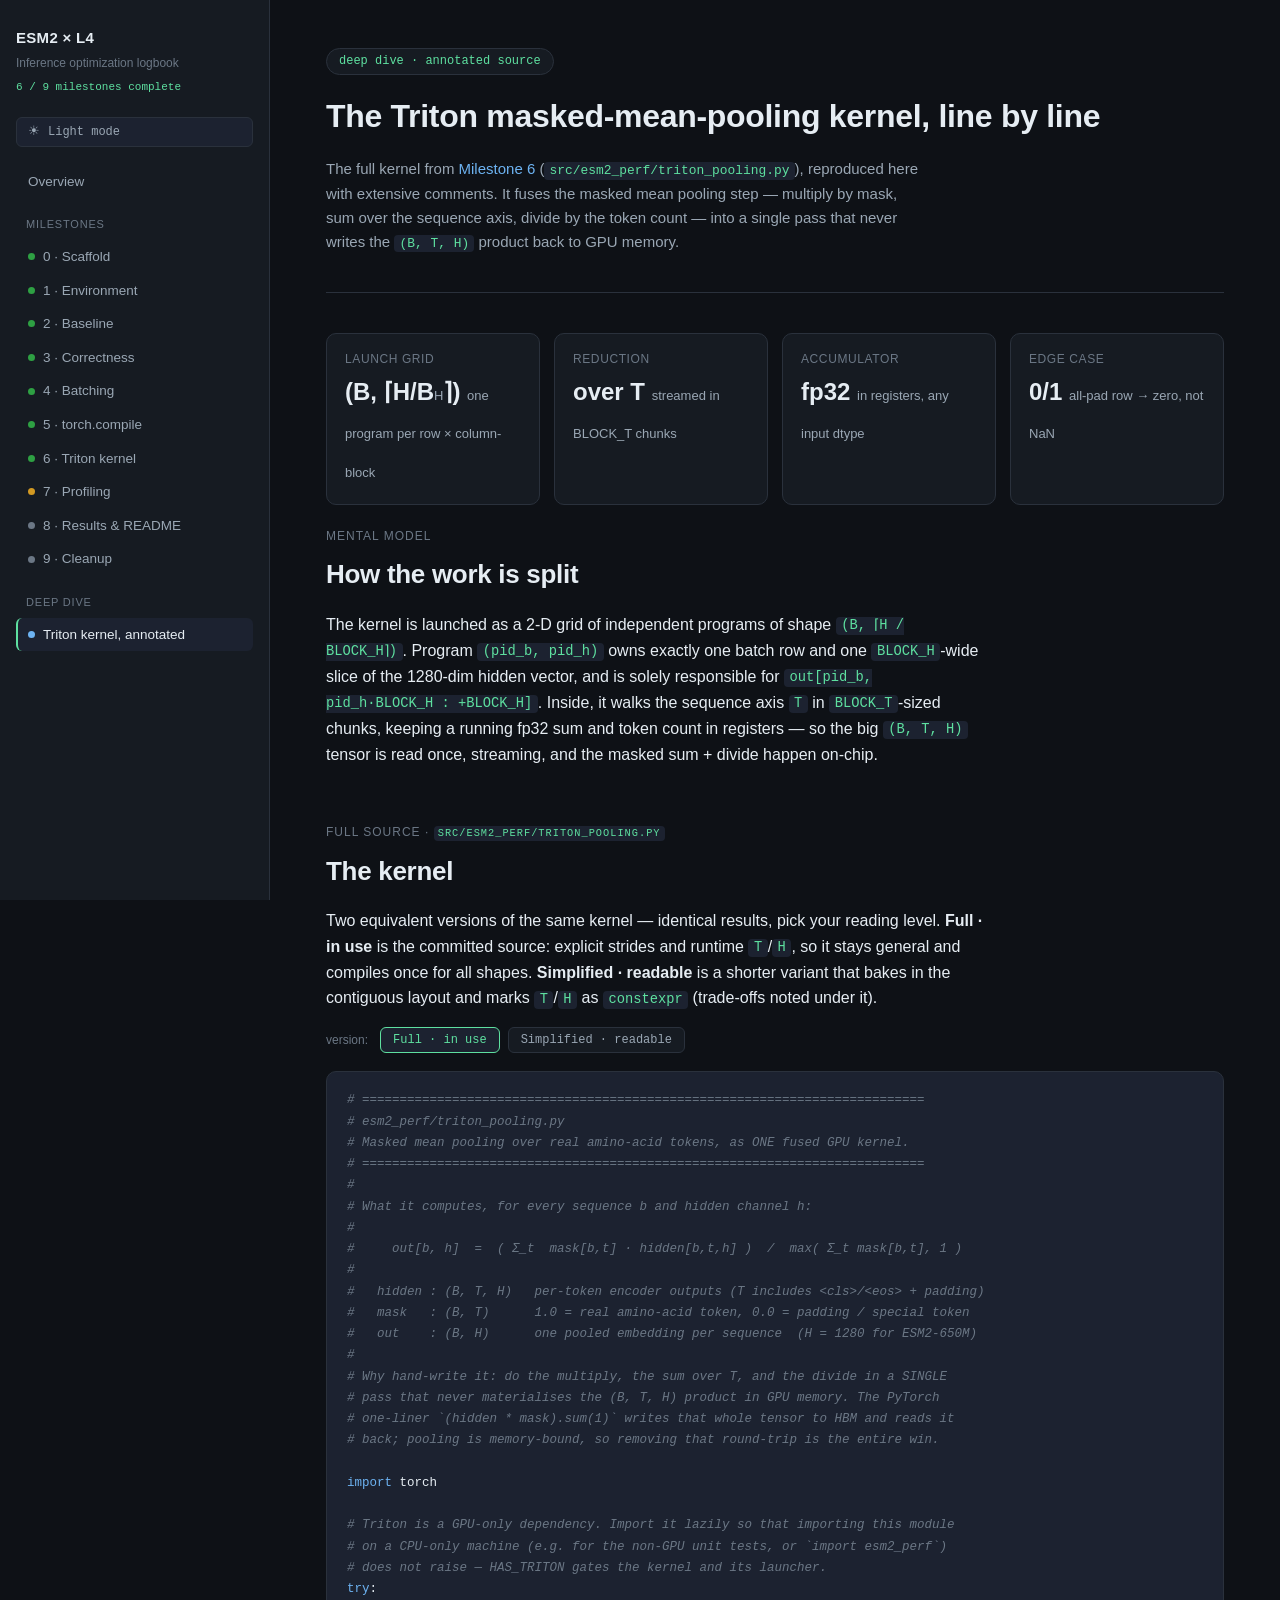
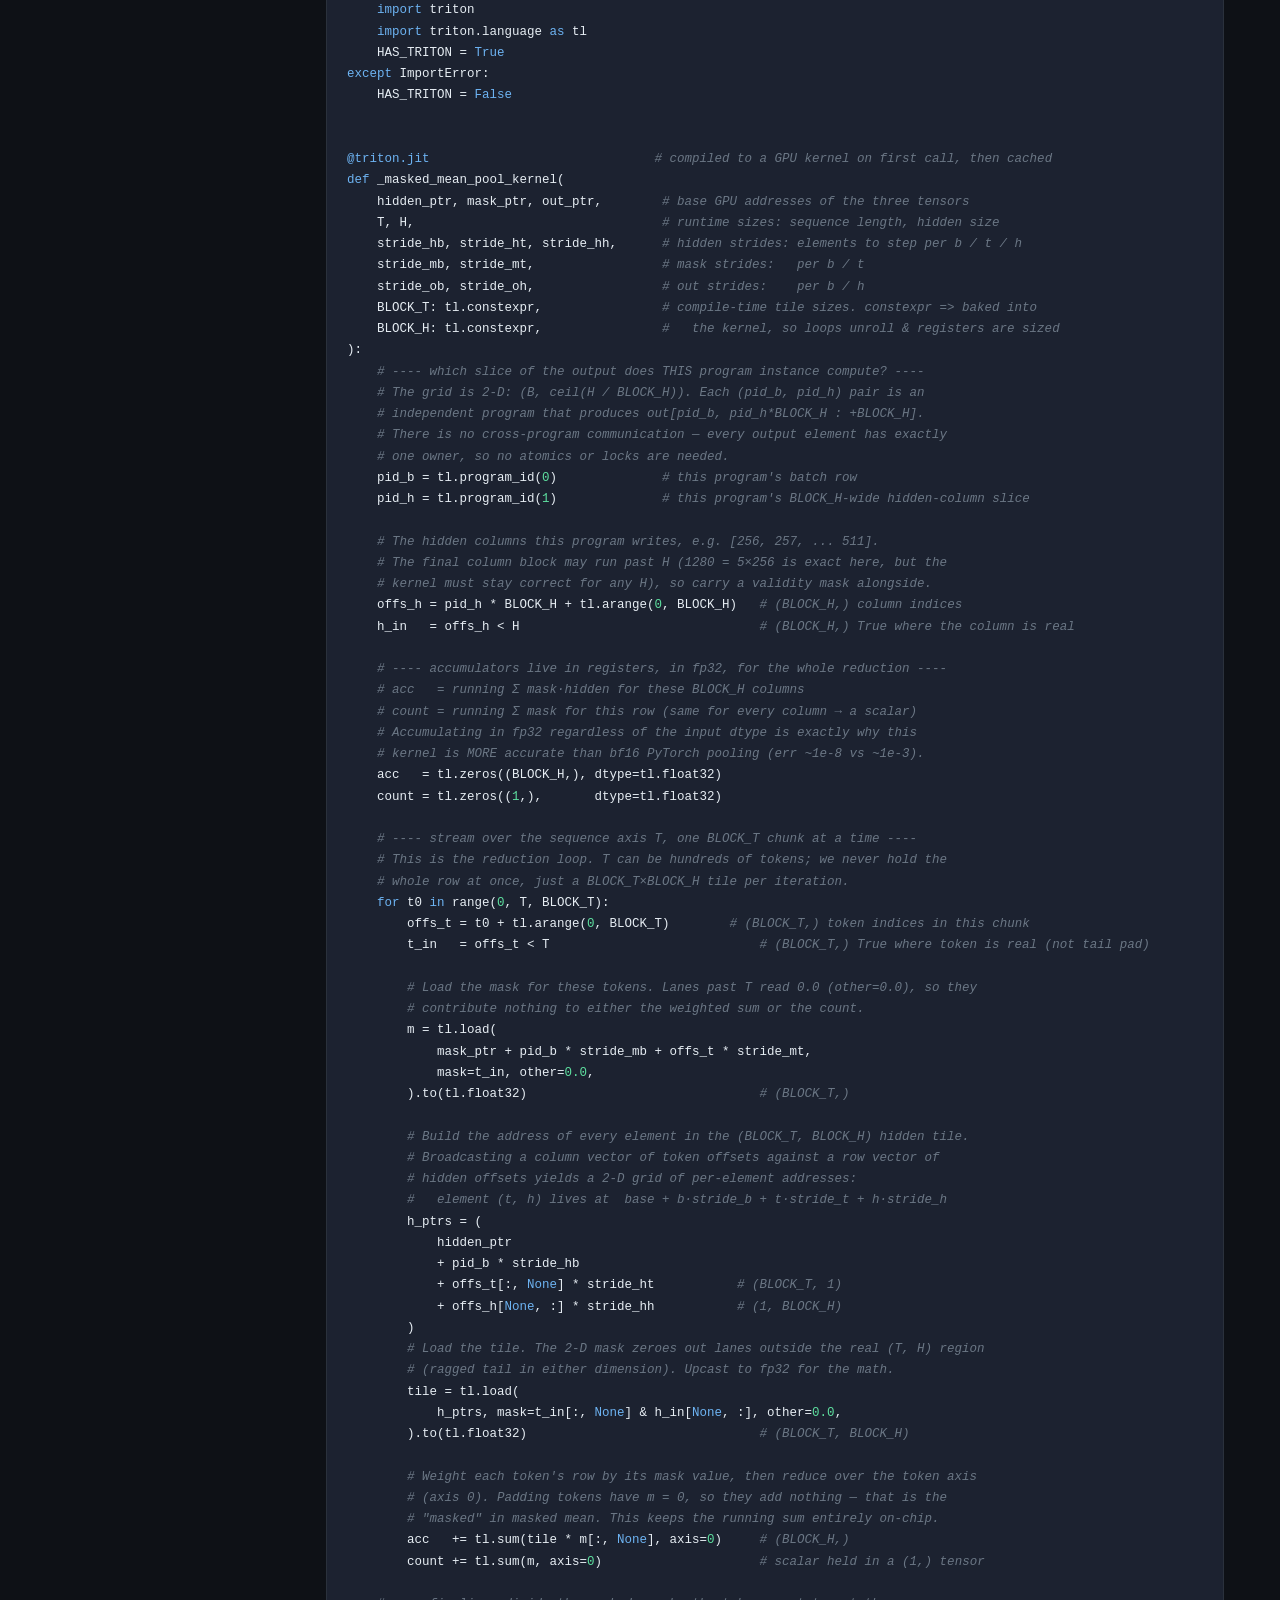
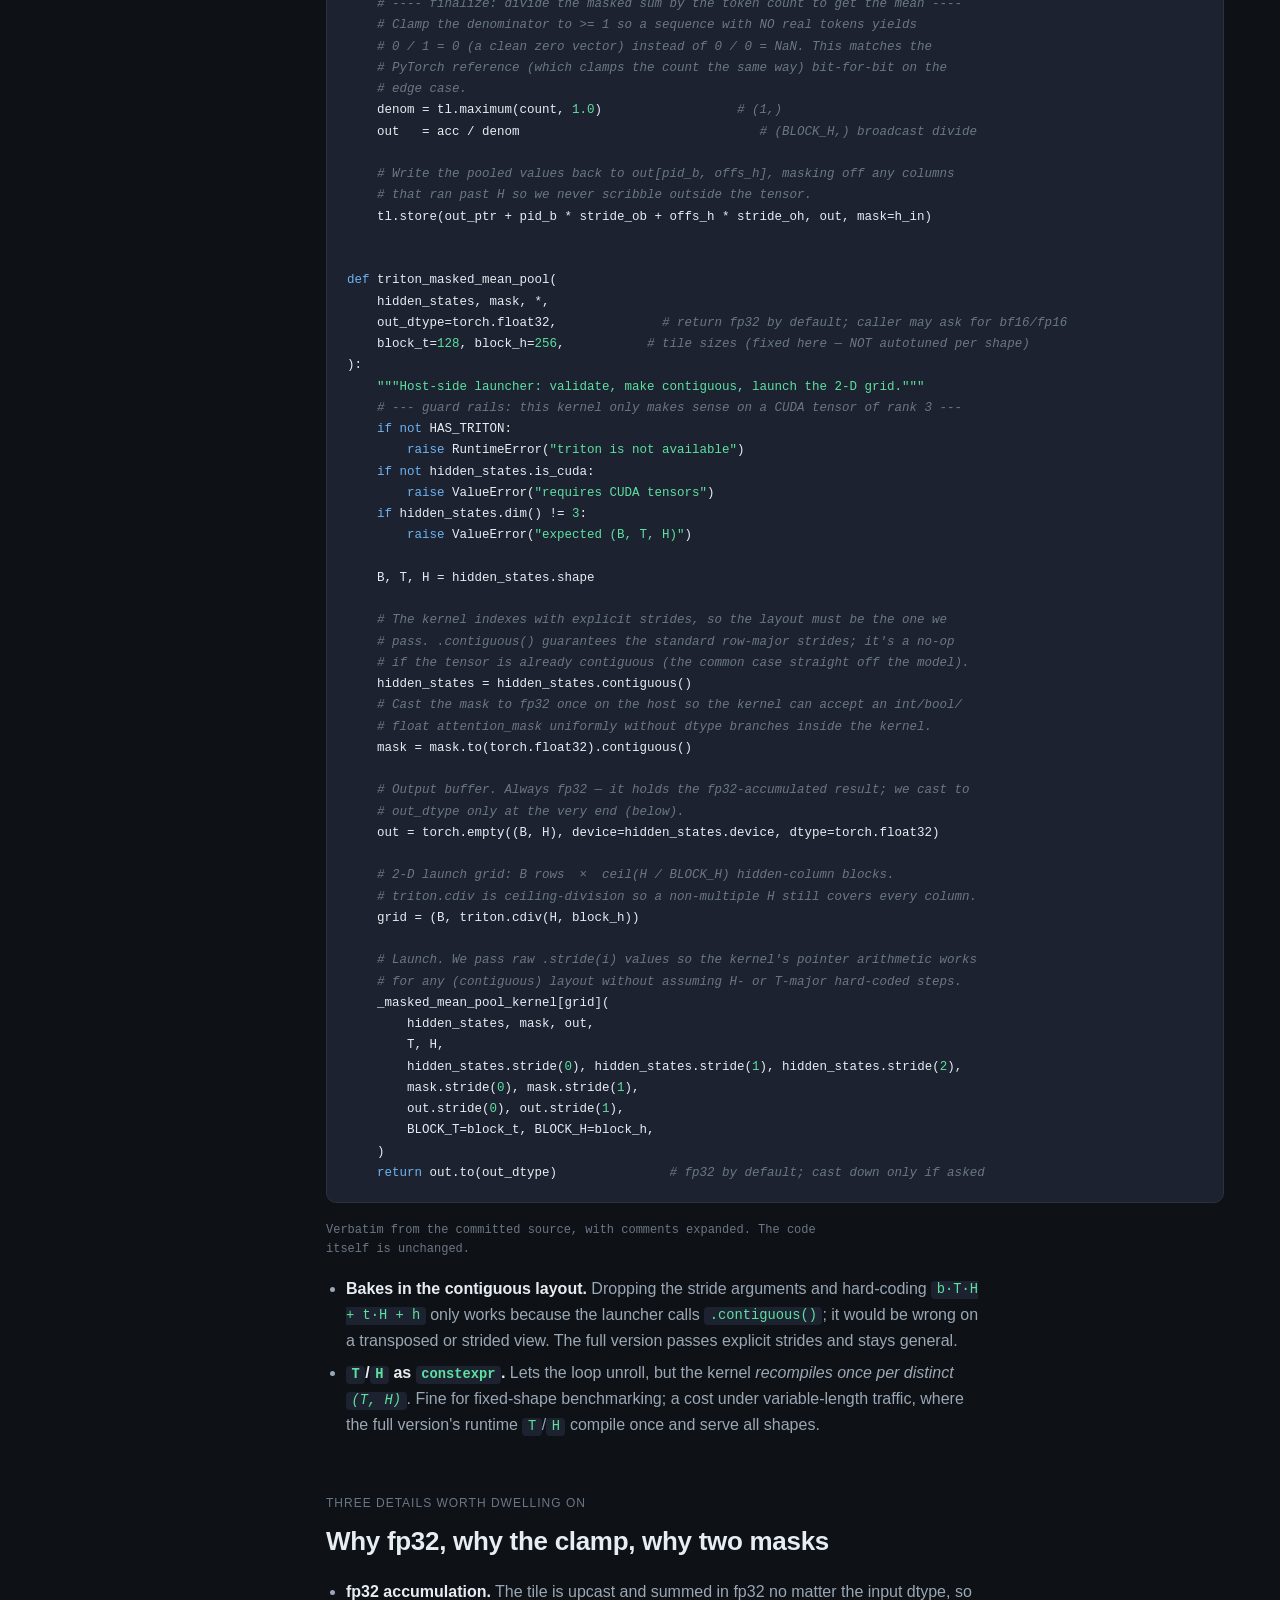
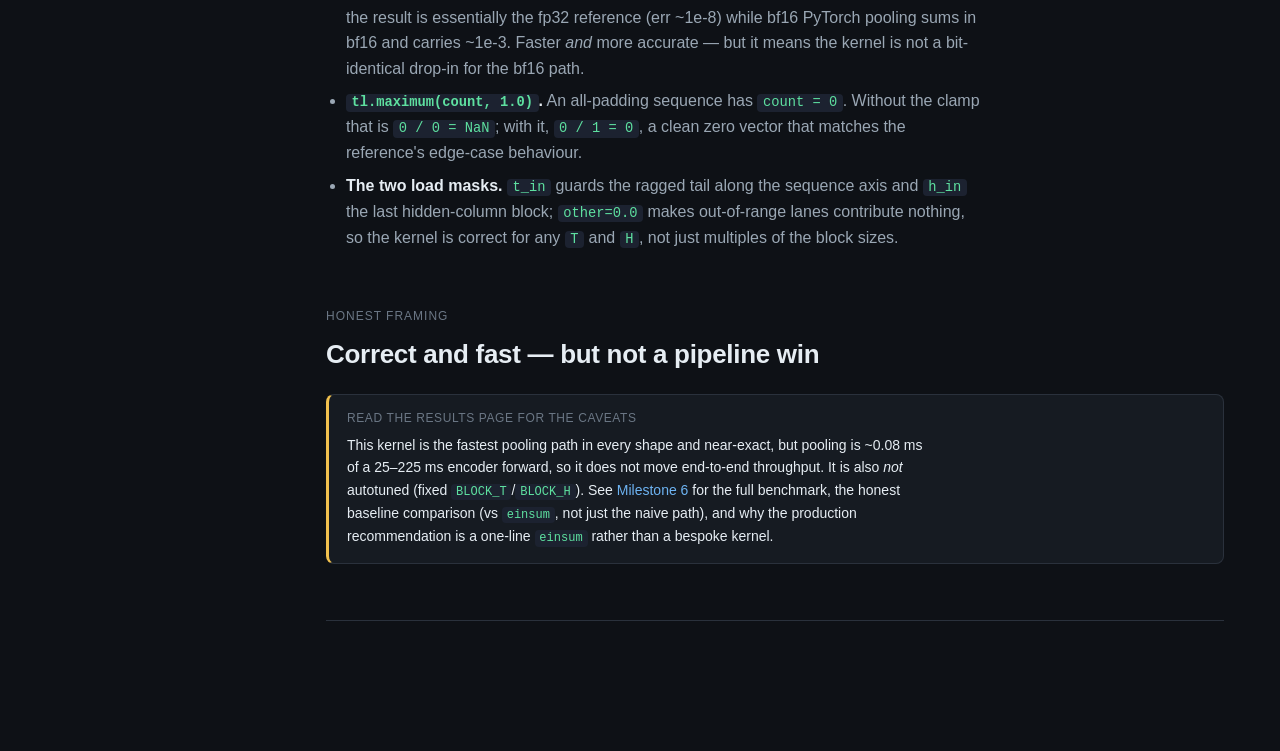
==== site/kernel.html @ bee34a80 "site: add annotated Triton kernel page with full/simplified toggle New "Deep dive" tab (site/kernel." ====
<!DOCTYPE html>
<html lang="en">
<head>
<meta charset="utf-8">
<meta name="viewport" content="width=device-width, initial-scale=1">
<title>Annotated Triton kernel · ESM2 L4</title>
<link rel="stylesheet" href="assets/style.css?v=8">
  <script>(function(){try{var t=localStorage.getItem("esm2-theme");if(t==="light")document.documentElement.setAttribute("data-theme","light");}catch(e){}})();</script>
</head>
<body data-page="kernel.html">
<div class="layout">
  <nav class="side" id="side"></nav>
  <main>
    <div class="phead">
      <div class="tag">deep dive · annotated source</div>
      <h2>The Triton masked-mean-pooling kernel, line by line</h2>
      <p class="lead">The full kernel from <a href="m6.html">Milestone 6</a>
      (<code>src/esm2_perf/triton_pooling.py</code>), reproduced here with extensive comments.
      It fuses the masked mean pooling step — multiply by mask, sum over the sequence axis,
      divide by the token count — into a single pass that never writes the
      <code>(B, T, H)</code> product back to GPU memory.</p>
    </div>

    <div class="cards">
      <div class="card"><div class="k">Launch grid</div><div class="v">(B, ⌈H/B<small>H</small>⌉) <small>one program per row × column-block</small></div></div>
      <div class="card"><div class="k">Reduction</div><div class="v">over T <small>streamed in BLOCK_T chunks</small></div></div>
      <div class="card"><div class="k">Accumulator</div><div class="v">fp32 <small>in registers, any input dtype</small></div></div>
      <div class="card"><div class="k">Edge case</div><div class="v">0/1 <small>all-pad row → zero, not NaN</small></div></div>
    </div>

    <section>
      <div class="kicker">Mental model</div>
      <h2>How the work is split</h2>
      <p>The kernel is launched as a 2-D grid of independent programs of shape
      <code>(B, ⌈H / BLOCK_H⌉)</code>. Program <code>(pid_b, pid_h)</code> owns exactly one
      batch row and one <code>BLOCK_H</code>-wide slice of the 1280-dim hidden vector, and is
      solely responsible for <code>out[pid_b, pid_h·BLOCK_H : +BLOCK_H]</code>. Inside, it walks
      the sequence axis <code>T</code> in <code>BLOCK_T</code>-sized chunks, keeping a running
      fp32 sum and token count in registers — so the big <code>(B, T, H)</code> tensor is read
      once, streaming, and the masked sum + divide happen on-chip.</p>
    </section>

    <section>
      <div class="kicker">Full source · <code>src/esm2_perf/triton_pooling.py</code></div>
      <h2>The kernel</h2>
      <p>Two equivalent versions of the same kernel — identical results, pick your reading level.
      <b>Full · in use</b> is the committed source: explicit strides and runtime <code>T</code>/<code>H</code>,
      so it stays general and compiles once for all shapes. <b>Simplified · readable</b> is a shorter
      variant that bakes in the contiguous layout and marks <code>T</code>/<code>H</code> as
      <code>constexpr</code> (trade-offs noted under it).</p>
      <div class="controls" id="kernel-switch">
        <span style="color:var(--faint);font-size:12px;margin-right:4px">version:</span>
        <button data-v="full" class="on">Full · in use</button>
        <button data-v="simple">Simplified · readable</button>
      </div>
      <div id="code-full">
<pre class="code"><span class="c"># ===========================================================================
# esm2_perf/triton_pooling.py
# Masked mean pooling over real amino-acid tokens, as ONE fused GPU kernel.
# ===========================================================================
#
# What it computes, for every sequence b and hidden channel h:
#
#     out[b, h]  =  ( Σ_t  mask[b,t] · hidden[b,t,h] )  /  max( Σ_t mask[b,t], 1 )
#
#   hidden : (B, T, H)   per-token encoder outputs (T includes &lt;cls&gt;/&lt;eos&gt; + padding)
#   mask   : (B, T)      1.0 = real amino-acid token, 0.0 = padding / special token
#   out    : (B, H)      one pooled embedding per sequence  (H = 1280 for ESM2-650M)
#
# Why hand-write it: do the multiply, the sum over T, and the divide in a SINGLE
# pass that never materialises the (B, T, H) product in GPU memory. The PyTorch
# one-liner `(hidden * mask).sum(1)` writes that whole tensor to HBM and reads it
# back; pooling is memory-bound, so removing that round-trip is the entire win.</span>

<span class="k">import</span> torch

<span class="c"># Triton is a GPU-only dependency. Import it lazily so that importing this module
# on a CPU-only machine (e.g. for the non-GPU unit tests, or `import esm2_perf`)
# does not raise — HAS_TRITON gates the kernel and its launcher.</span>
<span class="k">try</span>:
    <span class="k">import</span> triton
    <span class="k">import</span> triton.language <span class="k">as</span> tl
    HAS_TRITON = <span class="k">True</span>
<span class="k">except</span> ImportError:
    HAS_TRITON = <span class="k">False</span>


<span class="k">@triton.jit</span>                              <span class="c"># compiled to a GPU kernel on first call, then cached</span>
<span class="k">def</span> _masked_mean_pool_kernel(
    hidden_ptr, mask_ptr, out_ptr,        <span class="c"># base GPU addresses of the three tensors</span>
    T, H,                                 <span class="c"># runtime sizes: sequence length, hidden size</span>
    stride_hb, stride_ht, stride_hh,      <span class="c"># hidden strides: elements to step per b / t / h</span>
    stride_mb, stride_mt,                 <span class="c"># mask strides:   per b / t</span>
    stride_ob, stride_oh,                 <span class="c"># out strides:    per b / h</span>
    BLOCK_T: tl.constexpr,                <span class="c"># compile-time tile sizes. constexpr =&gt; baked into</span>
    BLOCK_H: tl.constexpr,                <span class="c">#   the kernel, so loops unroll &amp; registers are sized</span>
):
    <span class="c"># ---- which slice of the output does THIS program instance compute? ----
    # The grid is 2-D: (B, ceil(H / BLOCK_H)). Each (pid_b, pid_h) pair is an
    # independent program that produces out[pid_b, pid_h*BLOCK_H : +BLOCK_H].
    # There is no cross-program communication — every output element has exactly
    # one owner, so no atomics or locks are needed.</span>
    pid_b = tl.program_id(<span class="s">0</span>)              <span class="c"># this program's batch row</span>
    pid_h = tl.program_id(<span class="s">1</span>)              <span class="c"># this program's BLOCK_H-wide hidden-column slice</span>

    <span class="c"># The hidden columns this program writes, e.g. [256, 257, ... 511].
    # The final column block may run past H (1280 = 5×256 is exact here, but the
    # kernel must stay correct for any H), so carry a validity mask alongside.</span>
    offs_h = pid_h * BLOCK_H + tl.arange(<span class="s">0</span>, BLOCK_H)   <span class="c"># (BLOCK_H,) column indices</span>
    h_in   = offs_h &lt; H                                <span class="c"># (BLOCK_H,) True where the column is real</span>

    <span class="c"># ---- accumulators live in registers, in fp32, for the whole reduction ----
    # acc   = running Σ mask·hidden for these BLOCK_H columns
    # count = running Σ mask for this row (same for every column → a scalar)
    # Accumulating in fp32 regardless of the input dtype is exactly why this
    # kernel is MORE accurate than bf16 PyTorch pooling (err ~1e-8 vs ~1e-3).</span>
    acc   = tl.zeros((BLOCK_H,), dtype=tl.float32)
    count = tl.zeros((<span class="s">1</span>,),       dtype=tl.float32)

    <span class="c"># ---- stream over the sequence axis T, one BLOCK_T chunk at a time ----
    # This is the reduction loop. T can be hundreds of tokens; we never hold the
    # whole row at once, just a BLOCK_T×BLOCK_H tile per iteration.</span>
    <span class="k">for</span> t0 <span class="k">in</span> range(<span class="s">0</span>, T, BLOCK_T):
        offs_t = t0 + tl.arange(<span class="s">0</span>, BLOCK_T)        <span class="c"># (BLOCK_T,) token indices in this chunk</span>
        t_in   = offs_t &lt; T                            <span class="c"># (BLOCK_T,) True where token is real (not tail pad)</span>

        <span class="c"># Load the mask for these tokens. Lanes past T read 0.0 (other=0.0), so they
        # contribute nothing to either the weighted sum or the count.</span>
        m = tl.load(
            mask_ptr + pid_b * stride_mb + offs_t * stride_mt,
            mask=t_in, other=<span class="s">0.0</span>,
        ).to(tl.float32)                               <span class="c"># (BLOCK_T,)</span>

        <span class="c"># Build the address of every element in the (BLOCK_T, BLOCK_H) hidden tile.
        # Broadcasting a column vector of token offsets against a row vector of
        # hidden offsets yields a 2-D grid of per-element addresses:
        #   element (t, h) lives at  base + b·stride_b + t·stride_t + h·stride_h</span>
        h_ptrs = (
            hidden_ptr
            + pid_b * stride_hb
            + offs_t[:, <span class="k">None</span>] * stride_ht           <span class="c"># (BLOCK_T, 1)</span>
            + offs_h[<span class="k">None</span>, :] * stride_hh           <span class="c"># (1, BLOCK_H)</span>
        )
        <span class="c"># Load the tile. The 2-D mask zeroes out lanes outside the real (T, H) region
        # (ragged tail in either dimension). Upcast to fp32 for the math.</span>
        tile = tl.load(
            h_ptrs, mask=t_in[:, <span class="k">None</span>] &amp; h_in[<span class="k">None</span>, :], other=<span class="s">0.0</span>,
        ).to(tl.float32)                               <span class="c"># (BLOCK_T, BLOCK_H)</span>

        <span class="c"># Weight each token's row by its mask value, then reduce over the token axis
        # (axis 0). Padding tokens have m = 0, so they add nothing — that is the
        # "masked" in masked mean. This keeps the running sum entirely on-chip.</span>
        acc   += tl.sum(tile * m[:, <span class="k">None</span>], axis=<span class="s">0</span>)     <span class="c"># (BLOCK_H,)</span>
        count += tl.sum(m, axis=<span class="s">0</span>)                     <span class="c"># scalar held in a (1,) tensor</span>

    <span class="c"># ---- finalize: divide the masked sum by the token count to get the mean ----
    # Clamp the denominator to &gt;= 1 so a sequence with NO real tokens yields
    # 0 / 1 = 0 (a clean zero vector) instead of 0 / 0 = NaN. This matches the
    # PyTorch reference (which clamps the count the same way) bit-for-bit on the
    # edge case.</span>
    denom = tl.maximum(count, <span class="s">1.0</span>)                  <span class="c"># (1,)</span>
    out   = acc / denom                                <span class="c"># (BLOCK_H,) broadcast divide</span>

    <span class="c"># Write the pooled values back to out[pid_b, offs_h], masking off any columns
    # that ran past H so we never scribble outside the tensor.</span>
    tl.store(out_ptr + pid_b * stride_ob + offs_h * stride_oh, out, mask=h_in)


<span class="k">def</span> triton_masked_mean_pool(
    hidden_states, mask, *,
    out_dtype=torch.float32,              <span class="c"># return fp32 by default; caller may ask for bf16/fp16</span>
    block_t=<span class="s">128</span>, block_h=<span class="s">256</span>,           <span class="c"># tile sizes (fixed here — NOT autotuned per shape)</span>
):
    <span class="s">"""Host-side launcher: validate, make contiguous, launch the 2-D grid."""</span>
    <span class="c"># --- guard rails: this kernel only makes sense on a CUDA tensor of rank 3 ---</span>
    <span class="k">if</span> <span class="k">not</span> HAS_TRITON:
        <span class="k">raise</span> RuntimeError(<span class="s">"triton is not available"</span>)
    <span class="k">if</span> <span class="k">not</span> hidden_states.is_cuda:
        <span class="k">raise</span> ValueError(<span class="s">"requires CUDA tensors"</span>)
    <span class="k">if</span> hidden_states.dim() != <span class="s">3</span>:
        <span class="k">raise</span> ValueError(<span class="s">"expected (B, T, H)"</span>)

    B, T, H = hidden_states.shape

    <span class="c"># The kernel indexes with explicit strides, so the layout must be the one we
    # pass. .contiguous() guarantees the standard row-major strides; it's a no-op
    # if the tensor is already contiguous (the common case straight off the model).</span>
    hidden_states = hidden_states.contiguous()
    <span class="c"># Cast the mask to fp32 once on the host so the kernel can accept an int/bool/
    # float attention_mask uniformly without dtype branches inside the kernel.</span>
    mask = mask.to(torch.float32).contiguous()

    <span class="c"># Output buffer. Always fp32 — it holds the fp32-accumulated result; we cast to
    # out_dtype only at the very end (below).</span>
    out = torch.empty((B, H), device=hidden_states.device, dtype=torch.float32)

    <span class="c"># 2-D launch grid: B rows  ×  ceil(H / BLOCK_H) hidden-column blocks.
    # triton.cdiv is ceiling-division so a non-multiple H still covers every column.</span>
    grid = (B, triton.cdiv(H, block_h))

    <span class="c"># Launch. We pass raw .stride(i) values so the kernel's pointer arithmetic works
    # for any (contiguous) layout without assuming H- or T-major hard-coded steps.</span>
    _masked_mean_pool_kernel[grid](
        hidden_states, mask, out,
        T, H,
        hidden_states.stride(<span class="s">0</span>), hidden_states.stride(<span class="s">1</span>), hidden_states.stride(<span class="s">2</span>),
        mask.stride(<span class="s">0</span>), mask.stride(<span class="s">1</span>),
        out.stride(<span class="s">0</span>), out.stride(<span class="s">1</span>),
        BLOCK_T=block_t, BLOCK_H=block_h,
    )
    <span class="k">return</span> out.to(out_dtype)               <span class="c"># fp32 by default; cast down only if asked</span></pre>
        <p class="codecap">Verbatim from the committed source, with comments expanded. The code itself is unchanged.</p>
      </div>

      <div id="code-simple" hidden>
<pre class="code"><span class="c"># ---------------------------------------------------------------------------
# Simplified variant — same math, fewer moving parts, identical results.
# Two deliberate shortcuts vs the full version (costs noted below the code):
#   * No stride arguments. Addresses assume the standard CONTIGUOUS layout:
#       row b at  b·T·H,  token t at  +t·H,  channel h at  +h.
#     The launcher's .contiguous() call is what makes that assumption safe.
#   * T and H are tl.constexpr (compile-time), so the loop can fully unroll —
#     at the cost of recompiling the kernel once per distinct (T, H) shape.
# ---------------------------------------------------------------------------</span>
<span class="k">if</span> HAS_TRITON:

    <span class="k">@triton.jit</span>
    <span class="k">def</span> _masked_mean_pool_kernel(
        hidden,                           <span class="c"># (B, T, H) contiguous — base pointer</span>
        mask,                             <span class="c"># (B, T)    contiguous — base pointer</span>
        out,                              <span class="c"># (B, H)    contiguous — base pointer</span>
        T: tl.constexpr,                  <span class="c"># sequence length (constexpr =&gt; loop unrolls per shape)</span>
        H: tl.constexpr,                  <span class="c"># hidden size = 1280</span>
        BLOCK_T: tl.constexpr,            <span class="c"># tokens handled per loop iteration</span>
        BLOCK_H: tl.constexpr,            <span class="c"># hidden channels handled by this program</span>
    ):
        b = tl.program_id(<span class="s">0</span>)                <span class="c"># this program's batch row</span>
        h = tl.program_id(<span class="s">1</span>) * BLOCK_H + tl.arange(<span class="s">0</span>, BLOCK_H)   <span class="c"># its hidden columns</span>
        h_ok = h &lt; H                                       <span class="c"># guard the final column block</span>

        acc   = tl.zeros((BLOCK_H,), dtype=tl.float32)     <span class="c"># Σ mask·hidden — fp32 registers</span>
        count = tl.full((), <span class="s">0.0</span>, tl.float32)            <span class="c"># Σ mask — a 0-D fp32 scalar</span>

        <span class="k">for</span> t0 <span class="k">in</span> range(<span class="s">0</span>, T, BLOCK_T):           <span class="c"># stream over the sequence axis</span>
            t = t0 + tl.arange(<span class="s">0</span>, BLOCK_T)
            t_ok = t &lt; T                                   <span class="c"># guard the ragged tail</span>

            <span class="c"># mask[b, t]:  row b starts at b·T, token t at +t. Pad lanes read 0.0.</span>
            m = tl.load(mask + b * T + t, mask=t_ok, other=<span class="s">0.0</span>).to(tl.float32)
            <span class="c"># hidden[b, t, h] = b·T·H + t·H + h, broadcast to a (BLOCK_T, BLOCK_H) tile.</span>
            x = tl.load(
                hidden + b * T * H + t[:, <span class="k">None</span>] * H + h[<span class="k">None</span>, :],
                mask=t_ok[:, <span class="k">None</span>] &amp; h_ok[<span class="k">None</span>, :],
                other=<span class="s">0.0</span>,
            ).to(tl.float32)

            acc   += tl.sum(x * m[:, <span class="k">None</span>], axis=<span class="s">0</span>)        <span class="c"># masked sum over tokens</span>
            count += tl.sum(m, axis=<span class="s">0</span>)                    <span class="c"># token count</span>

        y = acc / tl.maximum(count, <span class="s">1.0</span>)               <span class="c"># mean; clamp =&gt; all-pad row → 0, not NaN</span>
        tl.store(out + b * H + h, y, mask=h_ok)            <span class="c"># Triton casts fp32 → out.dtype on store</span>


<span class="k">def</span> triton_masked_mean_pool(
    hidden_states, mask, *,
    out_dtype=torch.float32, block_t=<span class="s">128</span>, block_h=<span class="s">256</span>,
):
    <span class="k">if</span> <span class="k">not</span> HAS_TRITON:
        <span class="k">raise</span> RuntimeError(<span class="s">"triton is not available"</span>)
    <span class="k">if</span> <span class="k">not</span> hidden_states.is_cuda:
        <span class="k">raise</span> ValueError(<span class="s">"requires CUDA tensors"</span>)
    <span class="k">if</span> hidden_states.dim() != <span class="s">3</span>:
        <span class="k">raise</span> ValueError(<span class="s">"expected (B, T, H)"</span>)

    hidden_states = hidden_states.contiguous()        <span class="c"># the kernel assumes this exact layout</span>
    mask = mask.to(torch.float32).contiguous()

    B, T, H = hidden_states.shape
    <span class="c"># Allocate straight in out_dtype: tl.store casts the fp32 result on the way out,
    # so there is no separate .to() or extra tensor at the end.</span>
    out = torch.empty((B, H), device=hidden_states.device, dtype=out_dtype)

    _masked_mean_pool_kernel[(B, triton.cdiv(H, block_h))](
        hidden_states, mask, out,
        T, H, BLOCK_T=block_t, BLOCK_H=block_h,
    )
    <span class="k">return</span> out</pre>
        <p class="codecap">Shorter and equivalent — produces identical results. The two simplifications have costs:</p>
      </div>

      <ul class="clean">
        <li><b>Bakes in the contiguous layout.</b> Dropping the stride arguments and hard-coding
        <code>b·T·H + t·H + h</code> only works because the launcher calls <code>.contiguous()</code>;
        it would be wrong on a transposed or strided view. The full version passes explicit strides
        and stays general.</li>
        <li><b><code>T</code>/<code>H</code> as <code>constexpr</code>.</b> Lets the loop unroll, but
        the kernel <em>recompiles once per distinct <code>(T, H)</code></em>. Fine for fixed-shape
        benchmarking; a cost under variable-length traffic, where the full version's runtime
        <code>T</code>/<code>H</code> compile once and serve all shapes.</li>
      </ul>
    </section>

    <section>
      <div class="kicker">Three details worth dwelling on</div>
      <h2>Why fp32, why the clamp, why two masks</h2>
      <ul class="clean">
        <li><b>fp32 accumulation.</b> The tile is upcast and summed in fp32 no matter the input
        dtype, so the result is essentially the fp32 reference (err ~1e-8) while bf16 PyTorch
        pooling sums in bf16 and carries ~1e-3. Faster <em>and</em> more accurate — but it means
        the kernel is not a bit-identical drop-in for the bf16 path.</li>
        <li><b><code>tl.maximum(count, 1.0)</code>.</b> An all-padding sequence has
        <code>count = 0</code>. Without the clamp that is <code>0 / 0 = NaN</code>; with it,
        <code>0 / 1 = 0</code>, a clean zero vector that matches the reference's edge-case
        behaviour.</li>
        <li><b>The two load masks.</b> <code>t_in</code> guards the ragged tail along the
        sequence axis and <code>h_in</code> the last hidden-column block; <code>other=0.0</code>
        makes out-of-range lanes contribute nothing, so the kernel is correct for any
        <code>T</code> and <code>H</code>, not just multiples of the block sizes.</li>
      </ul>
    </section>

    <section>
      <div class="kicker">Honest framing</div>
      <h2>Correct and fast — but not a pipeline win</h2>
      <div class="note warn">
        <div class="h">Read the results page for the caveats</div>
        <p>This kernel is the fastest pooling path in every shape and near-exact, but pooling is
        ~0.08 ms of a 25–225 ms encoder forward, so it does not move end-to-end throughput. It is
        also <em>not</em> autotuned (fixed <code>BLOCK_T</code>/<code>BLOCK_H</code>). See
        <a href="m6.html">Milestone 6</a> for the full benchmark, the honest baseline comparison
        (vs <code>einsum</code>, not just the naive path), and why the production recommendation is
        a one-line <code>einsum</code> rather than a bespoke kernel.</p>
      </div>
    </section>

    <div class="pager" id="pager"></div>
  </main>
</div>
<script>
// Toggle between the full (in-use) and simplified (readable) kernel versions.
(function(){
  const sw = document.getElementById('kernel-switch');
  if(!sw) return;
  const full = document.getElementById('code-full');
  const simple = document.getElementById('code-simple');
  sw.querySelectorAll('button').forEach(b=>{
    b.addEventListener('click', ()=>{
      sw.querySelectorAll('button').forEach(x=>x.classList.remove('on'));
      b.classList.add('on');
      const showFull = b.dataset.v === 'full';
      full.hidden = !showFull;
      simple.hidden = showFull;
    });
  });
})();
</script>
<script src="assets/nav.js?v=8"></script>
</body>
</html>
---- site/assets/style.css ----
:root{
  --bg:#0e1116; --panel:#161b22; --panel2:#1c2230; --line:#2a313c;
  --ink:#e6edf3; --muted:#9aa7b4; --faint:#6b7785;
  --accent:#5ee0a0; --accent2:#6db3f2; --warn:#f2c14e; --pink:#e26d9e;
  --next:#d29922;
  --mono:ui-monospace,SFMono-Regular,"SF Mono",Menlo,Consolas,monospace;
  --sans:-apple-system,BlinkMacSystemFont,"Segoe UI",Roboto,Helvetica,Arial,sans-serif;
}
/* ---- light theme (opt-in via <html data-theme="light">) ---- */
:root[data-theme="light"]{
  --bg:#f6f8fa; --panel:#ffffff; --panel2:#eef1f5; --line:#d0d7de;
  --ink:#1f2328; --muted:#57606a; --faint:#7a828b;
  --accent:#1a7f4b; --accent2:#0969da; --warn:#9a6700; --pink:#bf3989;
  --next:#9a6700;
}
/* contrast fixups for the few hardcoded greens used in done badges/dots */
:root[data-theme="light"] .statusline.done,
:root[data-theme="light"] .b-done{color:#1a7f4b}
:root[data-theme="light"] .dot.done{background:#1a7f4b}
html{color-scheme:dark}
:root[data-theme="light"]{color-scheme:light}
*{box-sizing:border-box}
html{scroll-behavior:smooth}
body{margin:0;background:var(--bg);color:var(--ink);font-family:var(--sans);line-height:1.6;font-size:16px}
a{color:var(--accent2);text-decoration:none}
a:hover{text-decoration:underline}
code,.mono{font-family:var(--mono);font-size:.86em}
code{background:var(--panel2);padding:.1em .4em;border-radius:4px;color:var(--accent)}

.layout{display:grid;grid-template-columns:270px 1fr;max-width:1320px;margin:0 auto}

/* ---- sidebar nav (built by nav.js) ---- */
nav.side{position:sticky;top:0;align-self:start;height:100vh;overflow-y:auto;
  padding:26px 16px;border-right:1px solid var(--line);background:var(--panel)}
nav.side h1{font-size:15px;margin:0 0 4px;letter-spacing:.3px}
nav.side .sub{color:var(--faint);font-size:12px;margin-bottom:6px}
nav.side .prog{font-family:var(--mono);font-size:11px;color:var(--accent);margin-bottom:20px}
nav.side a{display:flex;align-items:center;gap:8px;color:var(--muted);padding:6px 10px;border-radius:6px;
  font-size:13.5px;border-left:2px solid transparent}
nav.side a:hover{background:var(--panel2);text-decoration:none;color:var(--ink)}
nav.side a.active{background:var(--panel2);color:var(--ink);border-left-color:var(--accent)}
nav.side a .lbl{flex:1;min-width:0;white-space:nowrap;overflow:hidden;text-overflow:ellipsis}
nav.side .grp{color:var(--faint);font-size:11px;text-transform:uppercase;letter-spacing:.8px;margin:18px 0 6px 10px}
.dot{width:7px;height:7px;border-radius:50%;flex:0 0 auto}
.dot.done{background:#2ea043}
.dot.next{background:var(--next)}
.dot.todo{background:var(--faint)}
.dot.code{background:var(--accent2)}

main{padding:46px 56px 120px;min-width:0}
section{margin-bottom:56px;scroll-margin-top:24px}
h2{font-size:26px;margin:0 0 4px;letter-spacing:-.3px}
h2 .em{color:var(--accent)}
h3{font-size:18px;margin:30px 0 10px}
.lead{color:var(--muted);font-size:15px;max-width:72ch}
p{max-width:74ch}
hr{border:0;border-top:1px solid var(--line);margin:40px 0}
.kicker{color:var(--faint);font-size:12px;text-transform:uppercase;letter-spacing:1px;margin-bottom:8px}

/* page header */
.phead{padding-bottom:22px;border-bottom:1px solid var(--line);margin-bottom:40px}
.phead h2{font-size:32px}
.tag{display:inline-block;font-family:var(--mono);font-size:12px;color:var(--accent);
  border:1px solid var(--line);border-radius:999px;padding:3px 12px;margin-bottom:16px;background:var(--panel)}
.pillrow{display:flex;flex-wrap:wrap;gap:8px;margin-top:18px}
.pill{font-family:var(--mono);font-size:12px;color:var(--muted);background:var(--panel);
  border:1px solid var(--line);border-radius:6px;padding:5px 10px}
.pill b{color:var(--ink);font-weight:600}

/* status banner on milestone pages */
.statusline{display:inline-flex;align-items:center;gap:9px;font-family:var(--mono);font-size:12.5px;
  padding:5px 14px;border-radius:999px;margin-bottom:16px}
.statusline.done{background:rgba(46,160,67,.15);color:#56d364;border:1px solid rgba(46,160,67,.4)}
.statusline.next{background:rgba(210,153,34,.15);color:var(--next);border:1px solid rgba(210,153,34,.4)}
.statusline.todo{background:var(--panel2);color:var(--faint);border:1px solid var(--line)}

.cards{display:grid;grid-template-columns:repeat(auto-fit,minmax(170px,1fr));gap:14px;margin:22px 0}
.card{background:var(--panel);border:1px solid var(--line);border-radius:10px;padding:16px 18px}
.card .k{color:var(--faint);font-size:12px;text-transform:uppercase;letter-spacing:.6px}
.card .v{font-size:24px;font-weight:650;margin-top:4px}
.card .v small{font-size:13px;color:var(--muted);font-weight:400}

table{border-collapse:collapse;width:100%;font-size:13.5px;margin:14px 0}
th,td{text-align:left;padding:8px 12px;border-bottom:1px solid var(--line)}
th{color:var(--faint);font-weight:600;font-size:12px;text-transform:uppercase;letter-spacing:.4px;
  position:sticky;top:0;background:var(--bg)}
td.num,th.num{text-align:right;font-family:var(--mono)}
tbody tr:hover{background:var(--panel)}
.tablewrap{max-height:520px;overflow:auto;border:1px solid var(--line);border-radius:10px}
.tablewrap table{margin:0}

.note{background:var(--panel);border:1px solid var(--line);border-left:3px solid var(--accent2);
  border-radius:8px;padding:14px 18px;margin:18px 0}
.note.warn{border-left-color:var(--warn)}
.note .h{font-size:12px;text-transform:uppercase;letter-spacing:.6px;color:var(--faint);margin-bottom:6px}
.note p{margin:0;font-size:14px}

ul.clean{padding-left:20px;max-width:74ch}
ul.clean li{margin:7px 0;color:var(--muted)}
ul.clean li b{color:var(--ink)}

/* roadmap rows on overview */
.ms{display:flex;gap:16px;padding:16px 0;border-bottom:1px solid var(--line)}
.ms:last-child{border-bottom:0}
.ms .num{font-family:var(--mono);color:var(--faint);font-size:13px;min-width:22px;padding-top:2px}
.ms .body{flex:1;min-width:0}
.ms .body h4{margin:0 0 3px;font-size:16px}
.ms .body h4 a{color:var(--ink)}
.ms .body p{margin:0;color:var(--muted);font-size:13.5px}
.badge{font-family:var(--mono);font-size:11px;padding:2px 9px;border-radius:999px;white-space:nowrap;align-self:flex-start;margin-top:2px}
.b-done{background:rgba(46,160,67,.15);color:#56d364;border:1px solid rgba(46,160,67,.4)}
.b-next{background:rgba(210,153,34,.15);color:var(--next);border:1px solid rgba(210,153,34,.4)}
.b-todo{background:var(--panel2);color:var(--faint);border:1px solid var(--line)}

/* prev/next pager */
.pager{display:flex;justify-content:space-between;gap:14px;margin-top:48px;border-top:1px solid var(--line);padding-top:22px}
.pager a{display:block;background:var(--panel);border:1px solid var(--line);border-radius:10px;padding:12px 18px;flex:1;max-width:48%}
.pager a:hover{border-color:var(--accent);text-decoration:none}
.pager .dir{color:var(--faint);font-size:11px;text-transform:uppercase;letter-spacing:.6px}
.pager .t{color:var(--ink);font-size:14px;margin-top:2px}
.pager a.next{text-align:right}

.controls{display:flex;gap:8px;align-items:center;margin:6px 0 0}
.controls button{font-family:var(--mono);font-size:12px;background:var(--panel);color:var(--muted);
  border:1px solid var(--line);border-radius:6px;padding:5px 12px;cursor:pointer}
.controls button.on{background:var(--panel2);color:var(--accent);border-color:var(--accent)}

footer{color:var(--faint);font-size:12.5px;border-top:1px solid var(--line);padding-top:20px;max-width:74ch;margin-top:40px}

/* annotated source-code block */
pre.code{background:var(--panel2);border:1px solid var(--line);border-radius:10px;
  padding:18px 20px;overflow-x:auto;font-family:var(--mono);font-size:12.5px;
  line-height:1.7;color:var(--ink);margin:18px 0;tab-size:4;white-space:pre}
pre.code .c{color:var(--faint);font-style:italic}     /* comments */
pre.code .s{color:var(--accent)}                       /* strings */
pre.code .k{color:var(--accent2)}                      /* keywords / decorators */
.codecap{color:var(--faint);font-size:12px;margin:10px 0 0;font-family:var(--mono)}

/* theme toggle (in sidebar, built by nav.js) */
.themebtn{display:flex;align-items:center;gap:8px;width:100%;margin:2px 0 18px;cursor:pointer;
  font-family:var(--mono);font-size:12px;color:var(--muted);background:var(--panel2);
  border:1px solid var(--line);border-radius:6px;padding:7px 11px;text-align:left}
.themebtn:hover{color:var(--ink);border-color:var(--accent)}
.themebtn .ico{font-size:13px;line-height:1}

@media(max-width:880px){
  .layout{grid-template-columns:1fr}
  nav.side{position:static;height:auto;border-right:0;border-bottom:1px solid var(--line)}
  main{padding:30px 22px 80px}
  .pager a{max-width:48%}
}
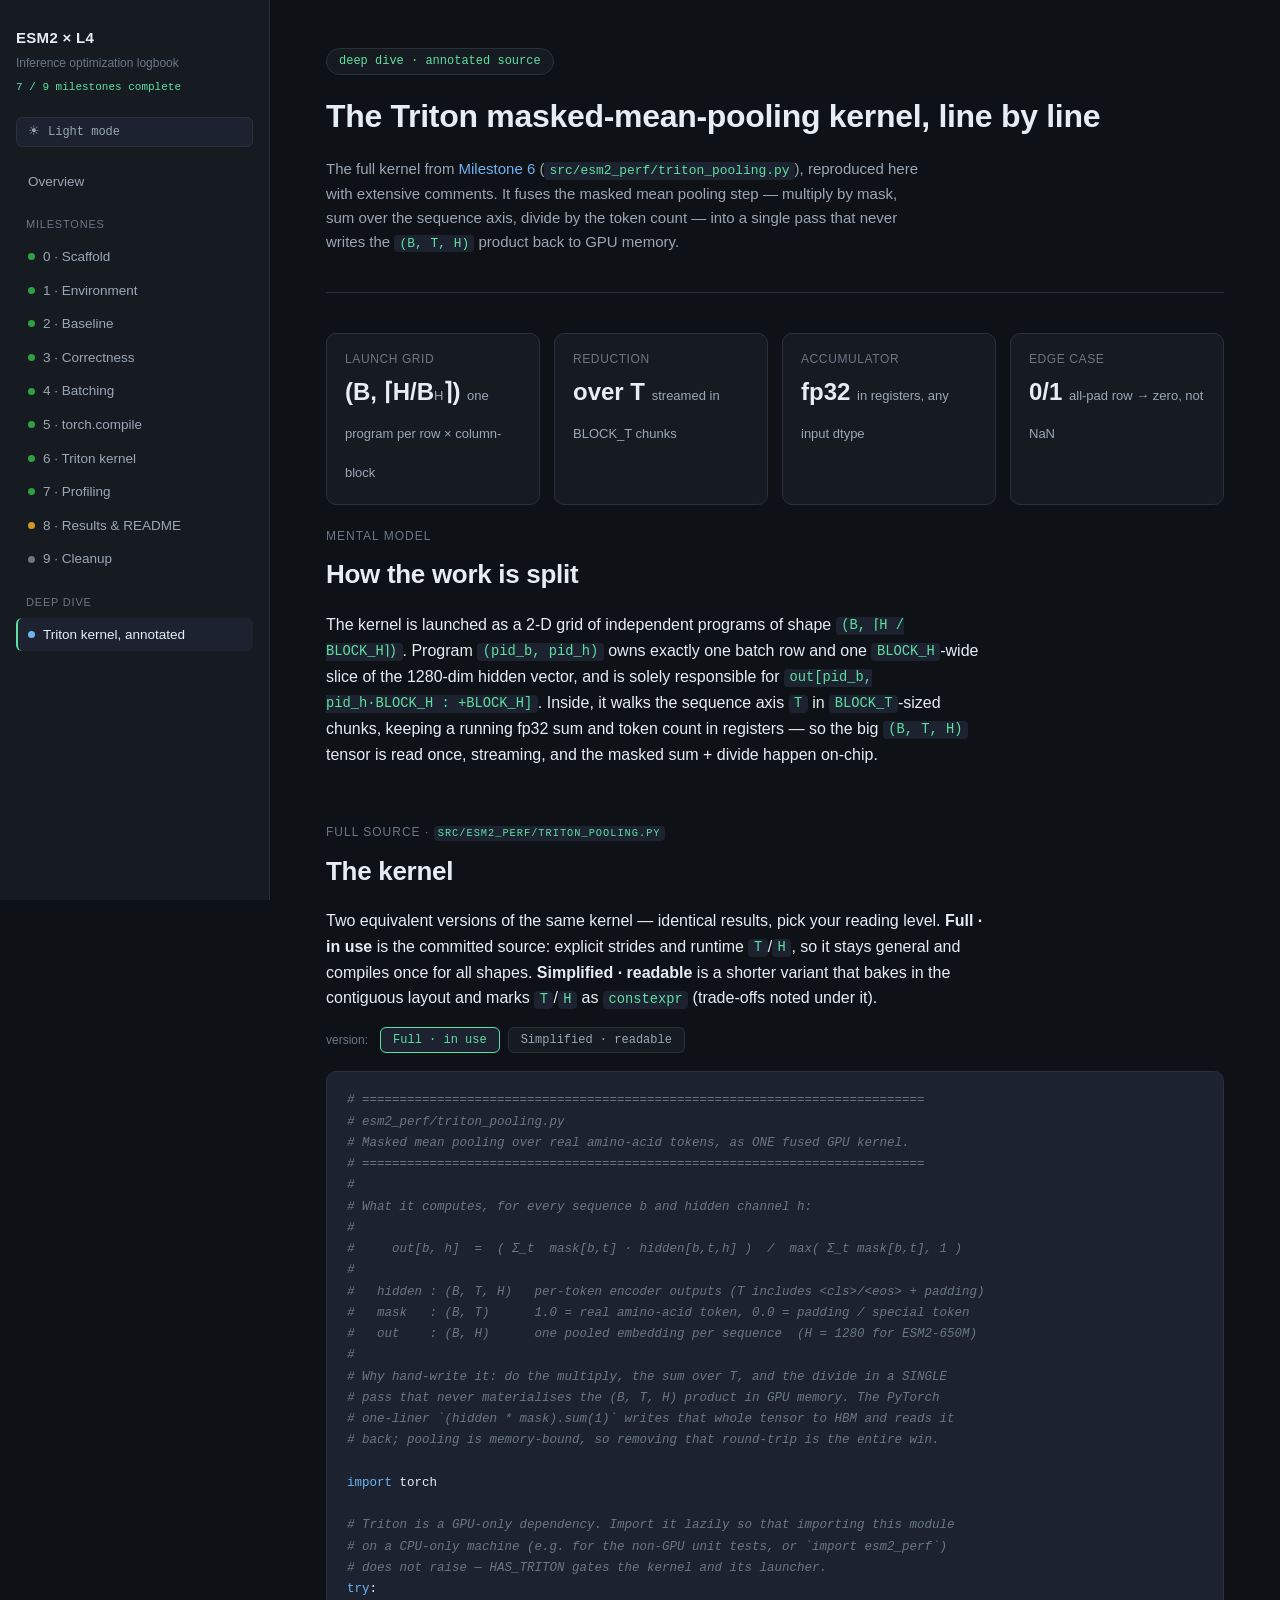
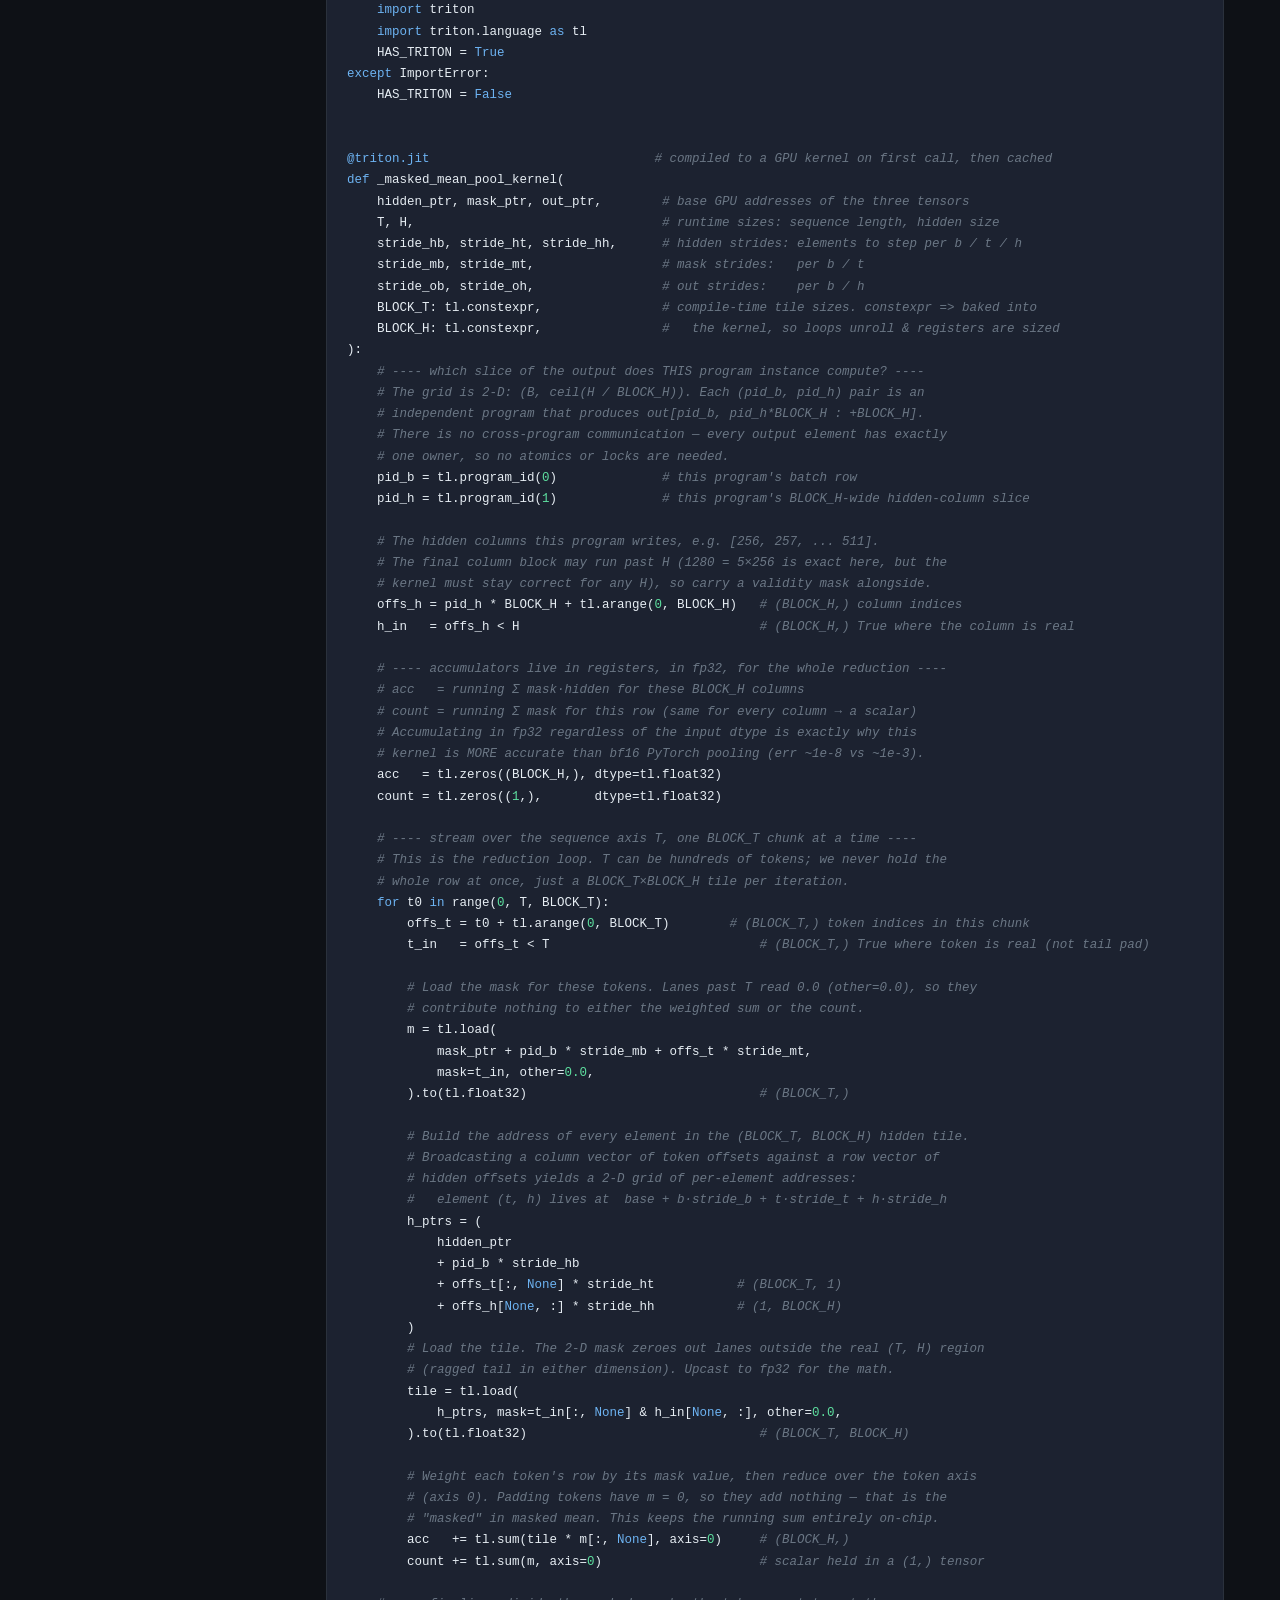
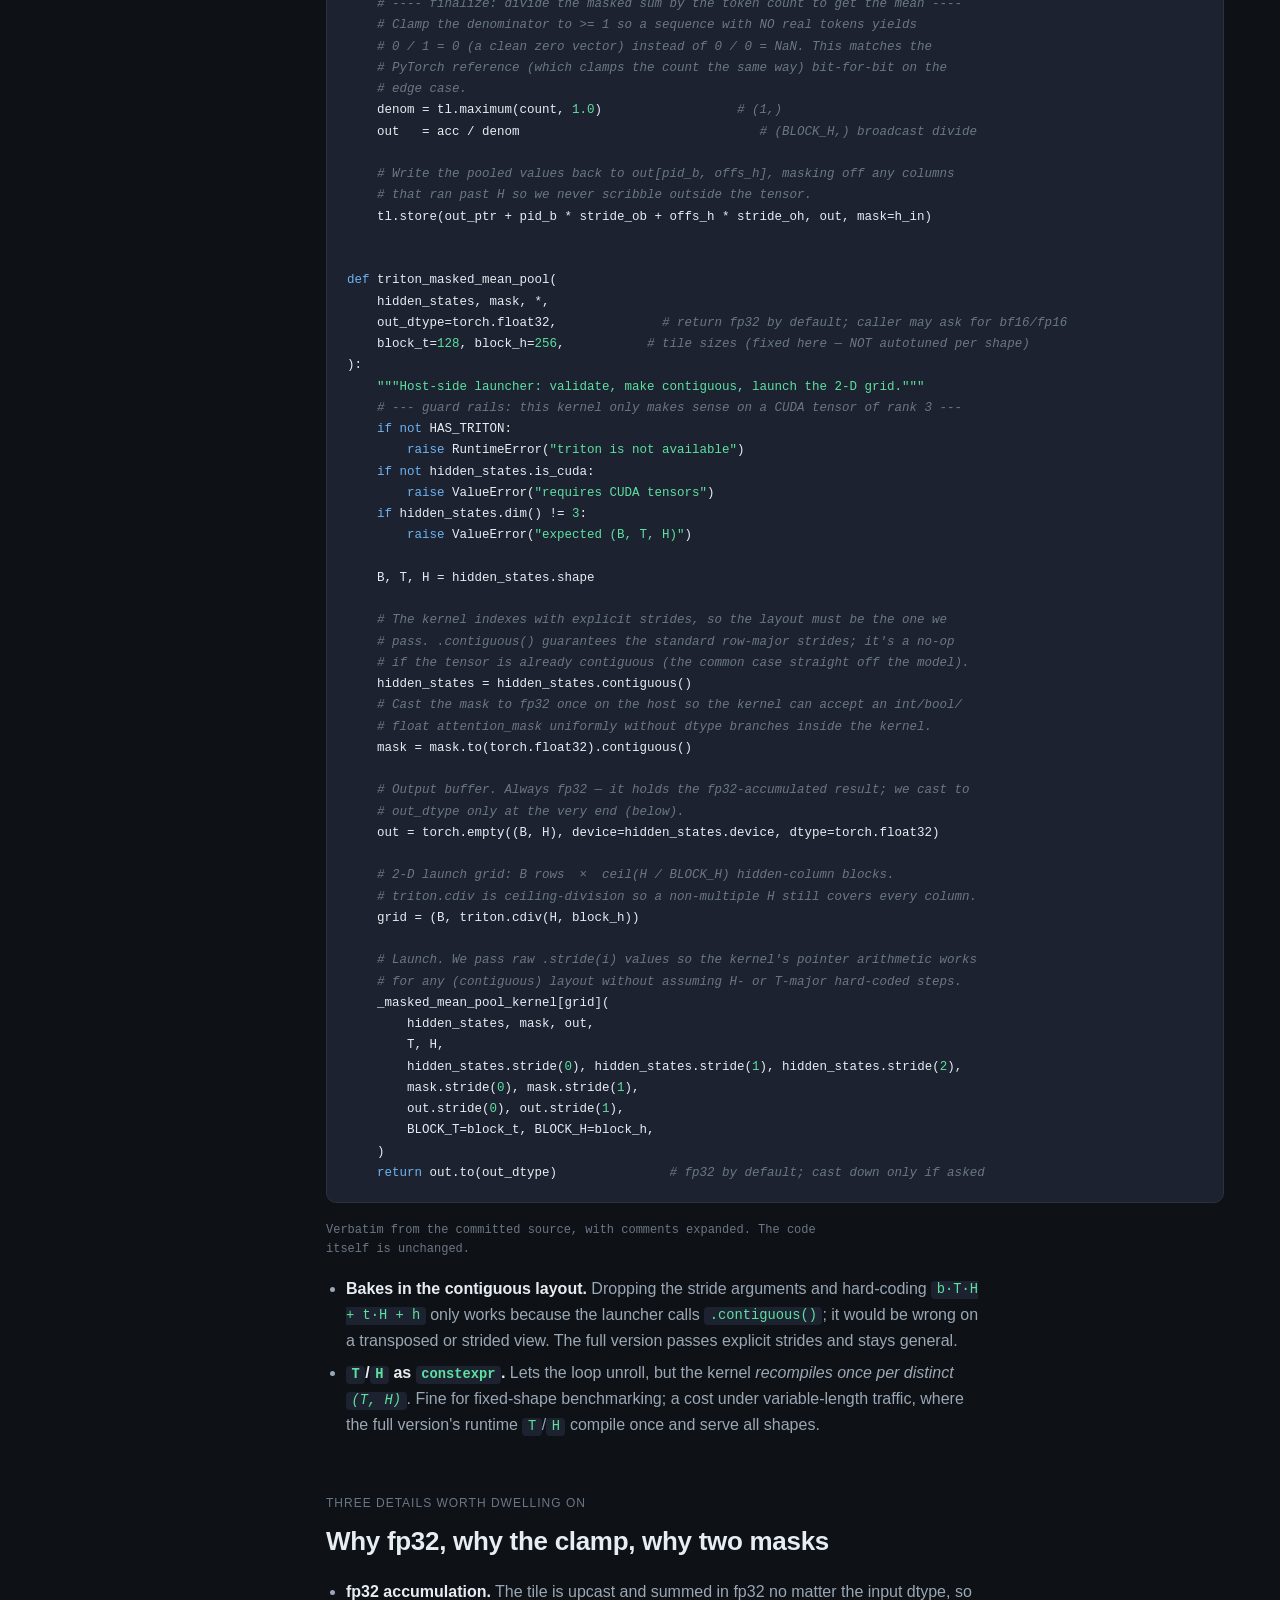
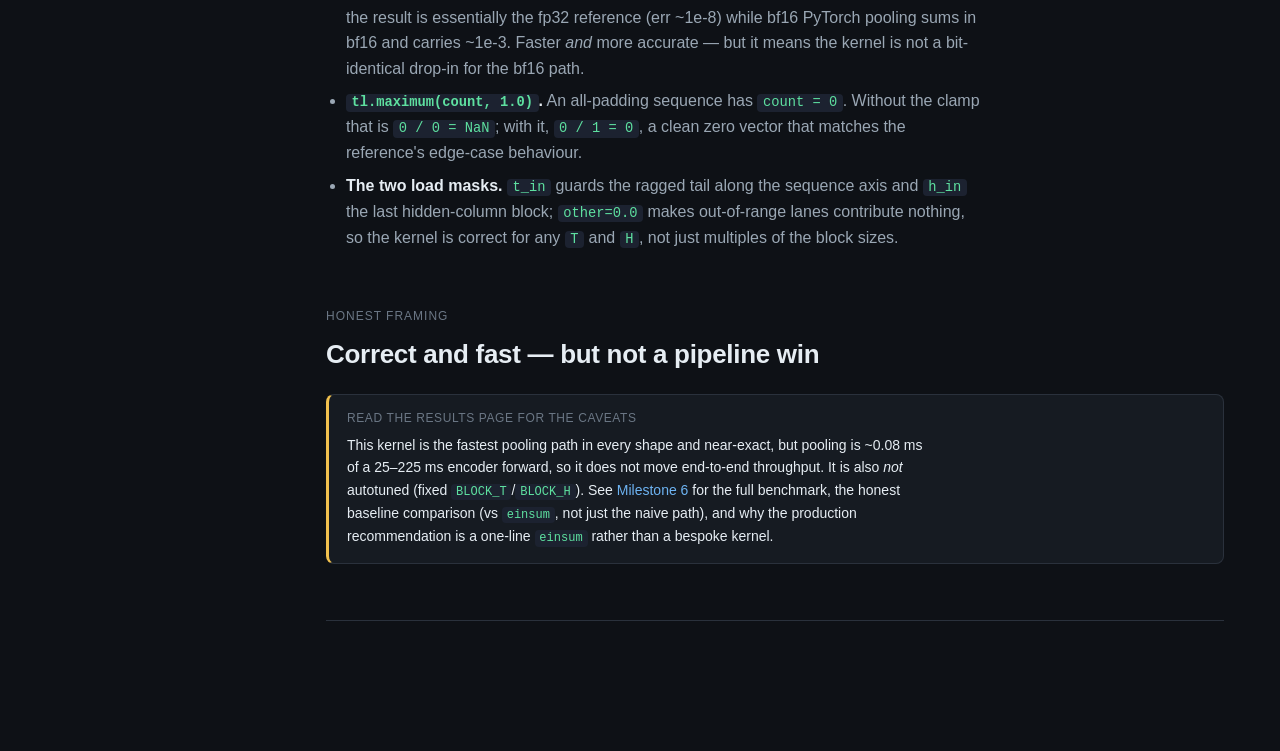
==== commit 667e9c42: "Add ESM2 encoder profiling (Milestone 7) Profile the encoder forward with torch.profiler and report " ====
--- a/site/kernel.html
+++ b/site/kernel.html
@@ -4,7 +4,7 @@
 <meta charset="utf-8">
 <meta name="viewport" content="width=device-width, initial-scale=1">
 <title>Annotated Triton kernel · ESM2 L4</title>
-<link rel="stylesheet" href="assets/style.css?v=8">
+<link rel="stylesheet" href="assets/style.css?v=9">
   <script>(function(){try{var t=localStorage.getItem("esm2-theme");if(t==="light")document.documentElement.setAttribute("data-theme","light");}catch(e){}})();</script>
 </head>
 <body data-page="kernel.html">
@@ -354,6 +354,6 @@
   });
 })();
 </script>
-<script src="assets/nav.js?v=8"></script>
+<script src="assets/nav.js?v=9"></script>
 </body>
 </html>
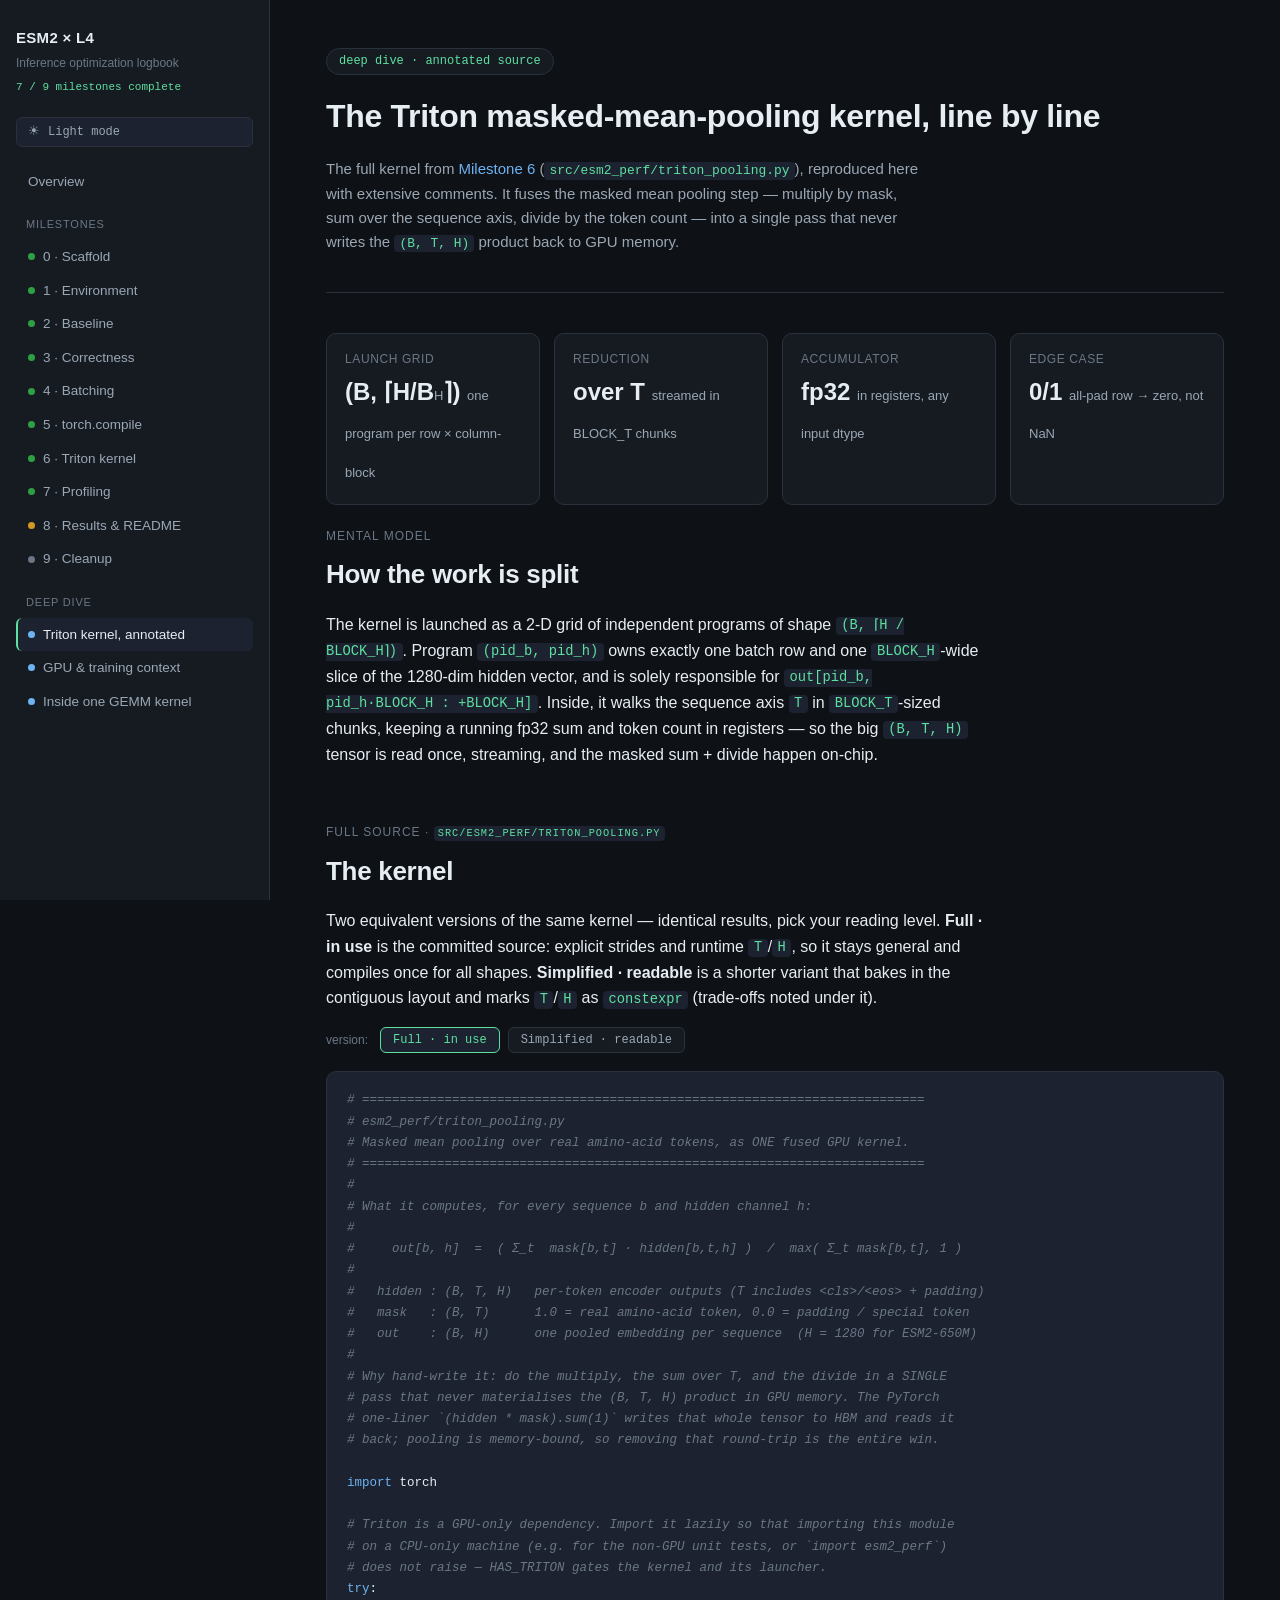
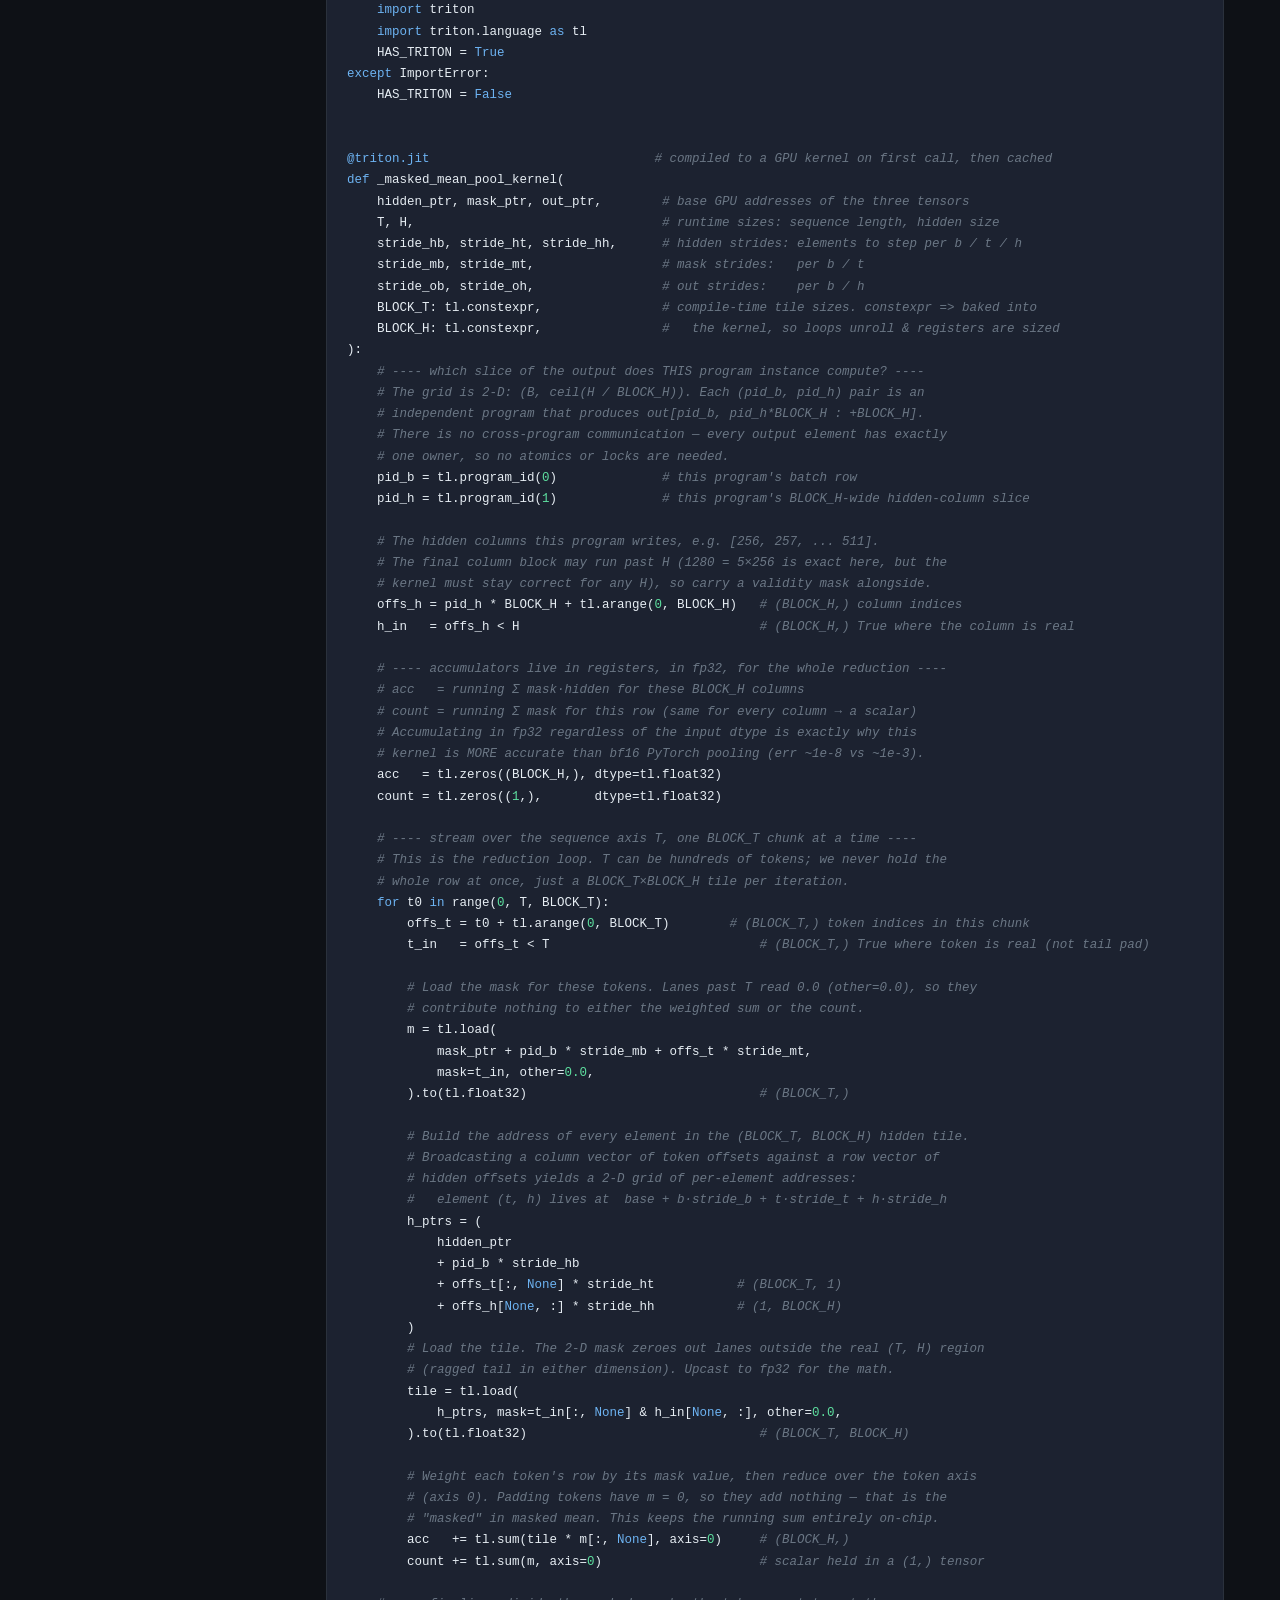
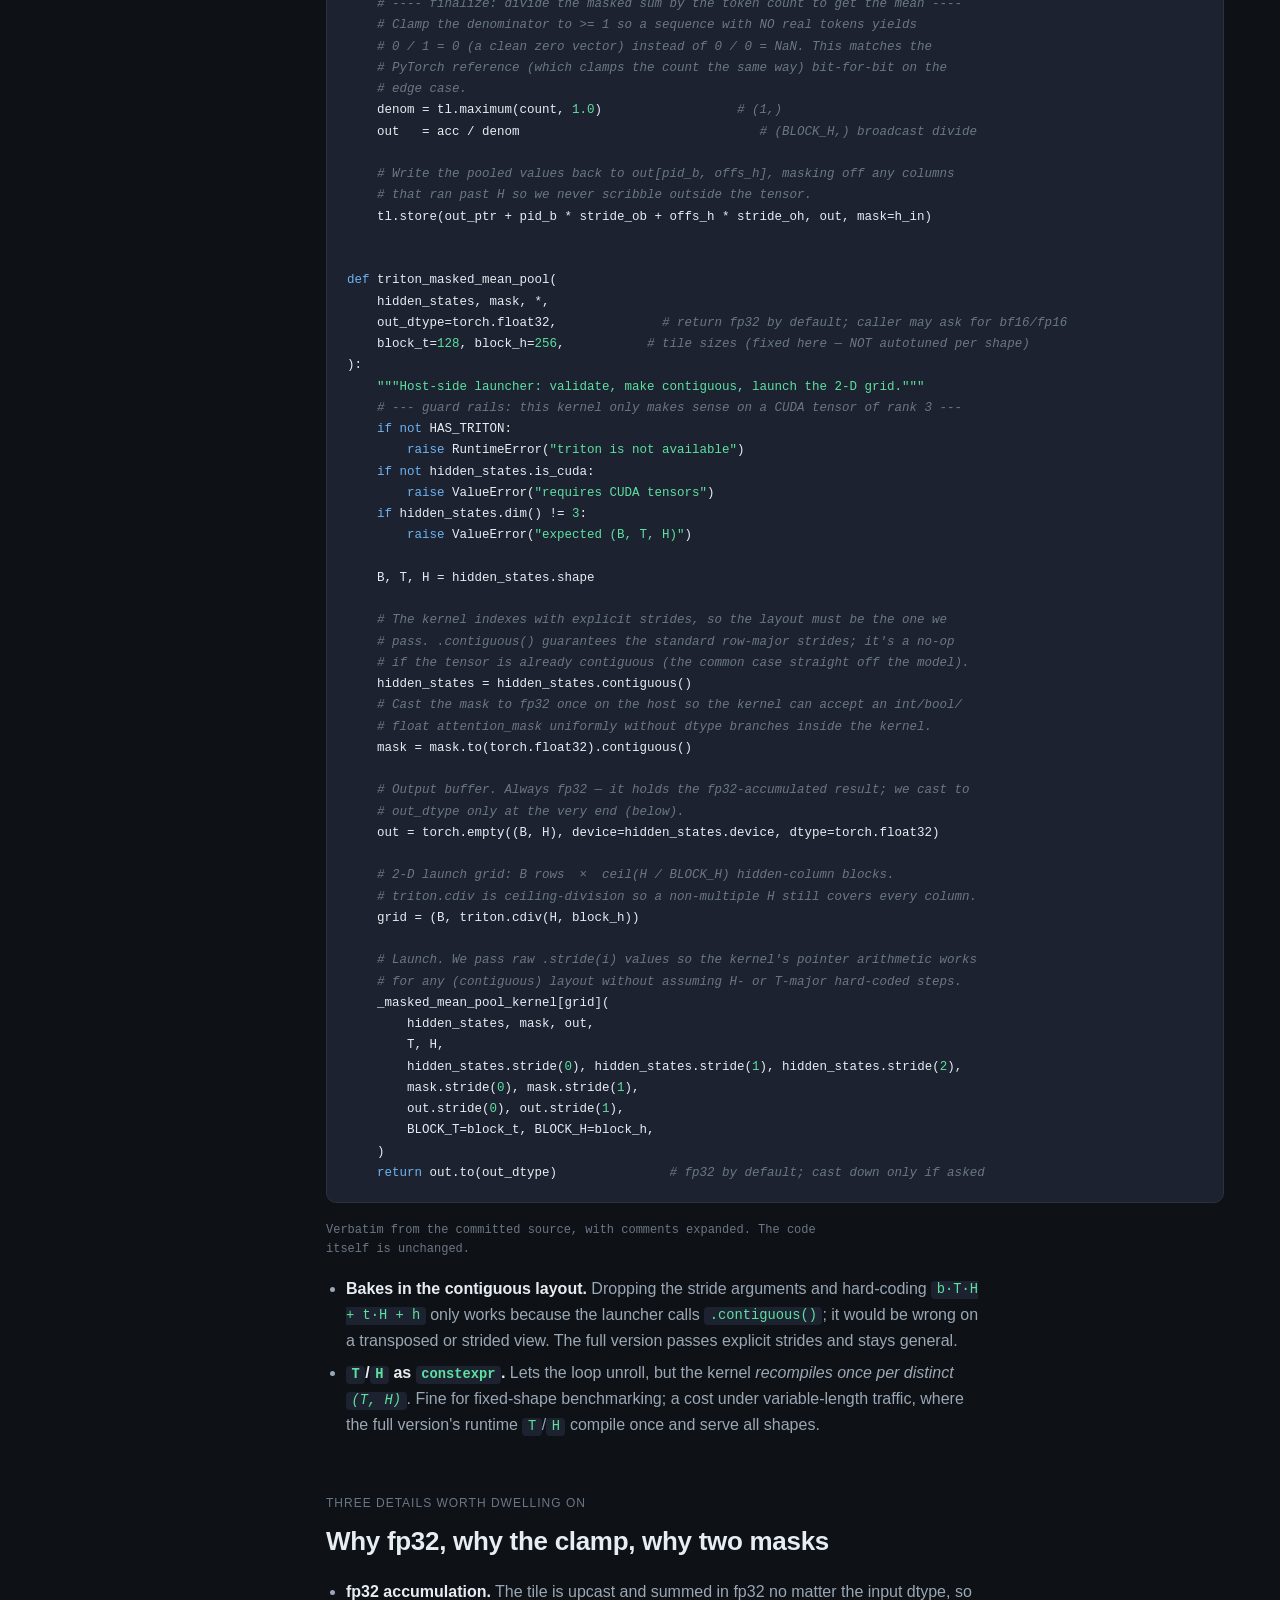
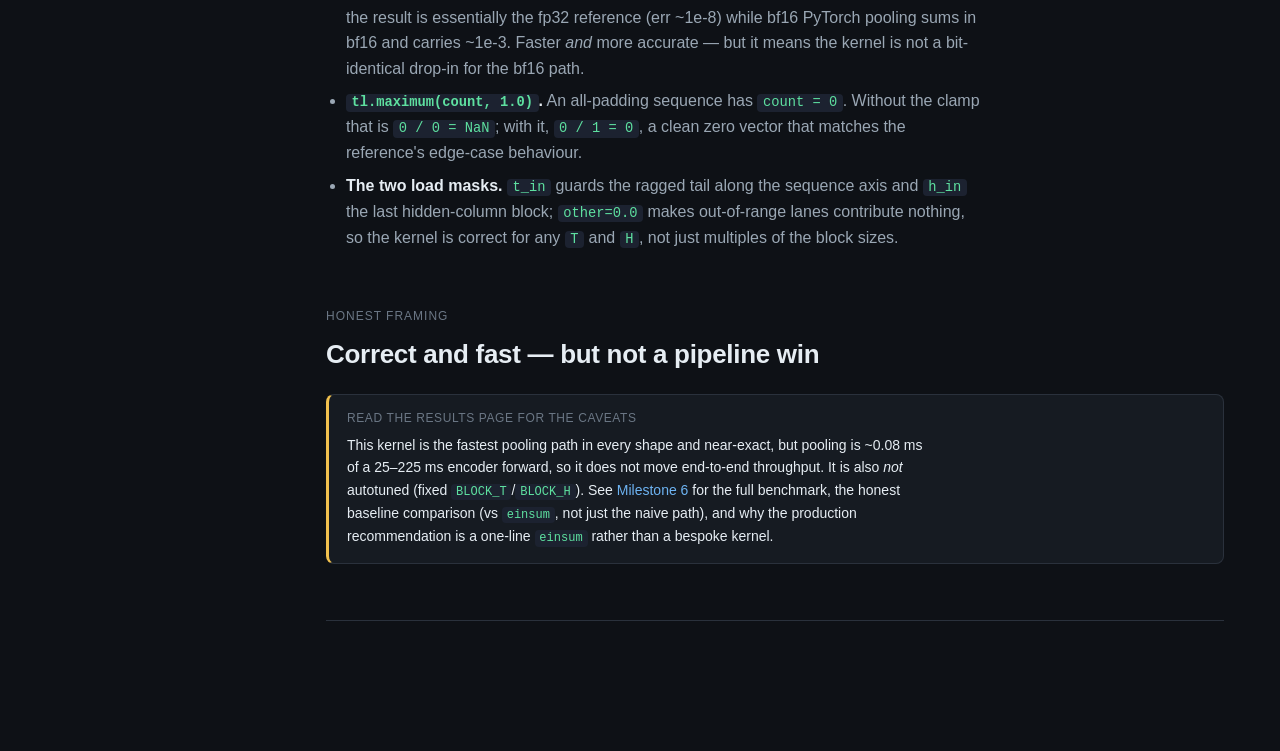
==== commit 6c25968d: "add human review for milestone 7; update website" ====
--- a/site/kernel.html
+++ b/site/kernel.html
@@ -354,6 +354,6 @@
   });
 })();
 </script>
-<script src="assets/nav.js?v=9"></script>
+<script src="assets/nav.js?v=10"></script>
 </body>
 </html>
